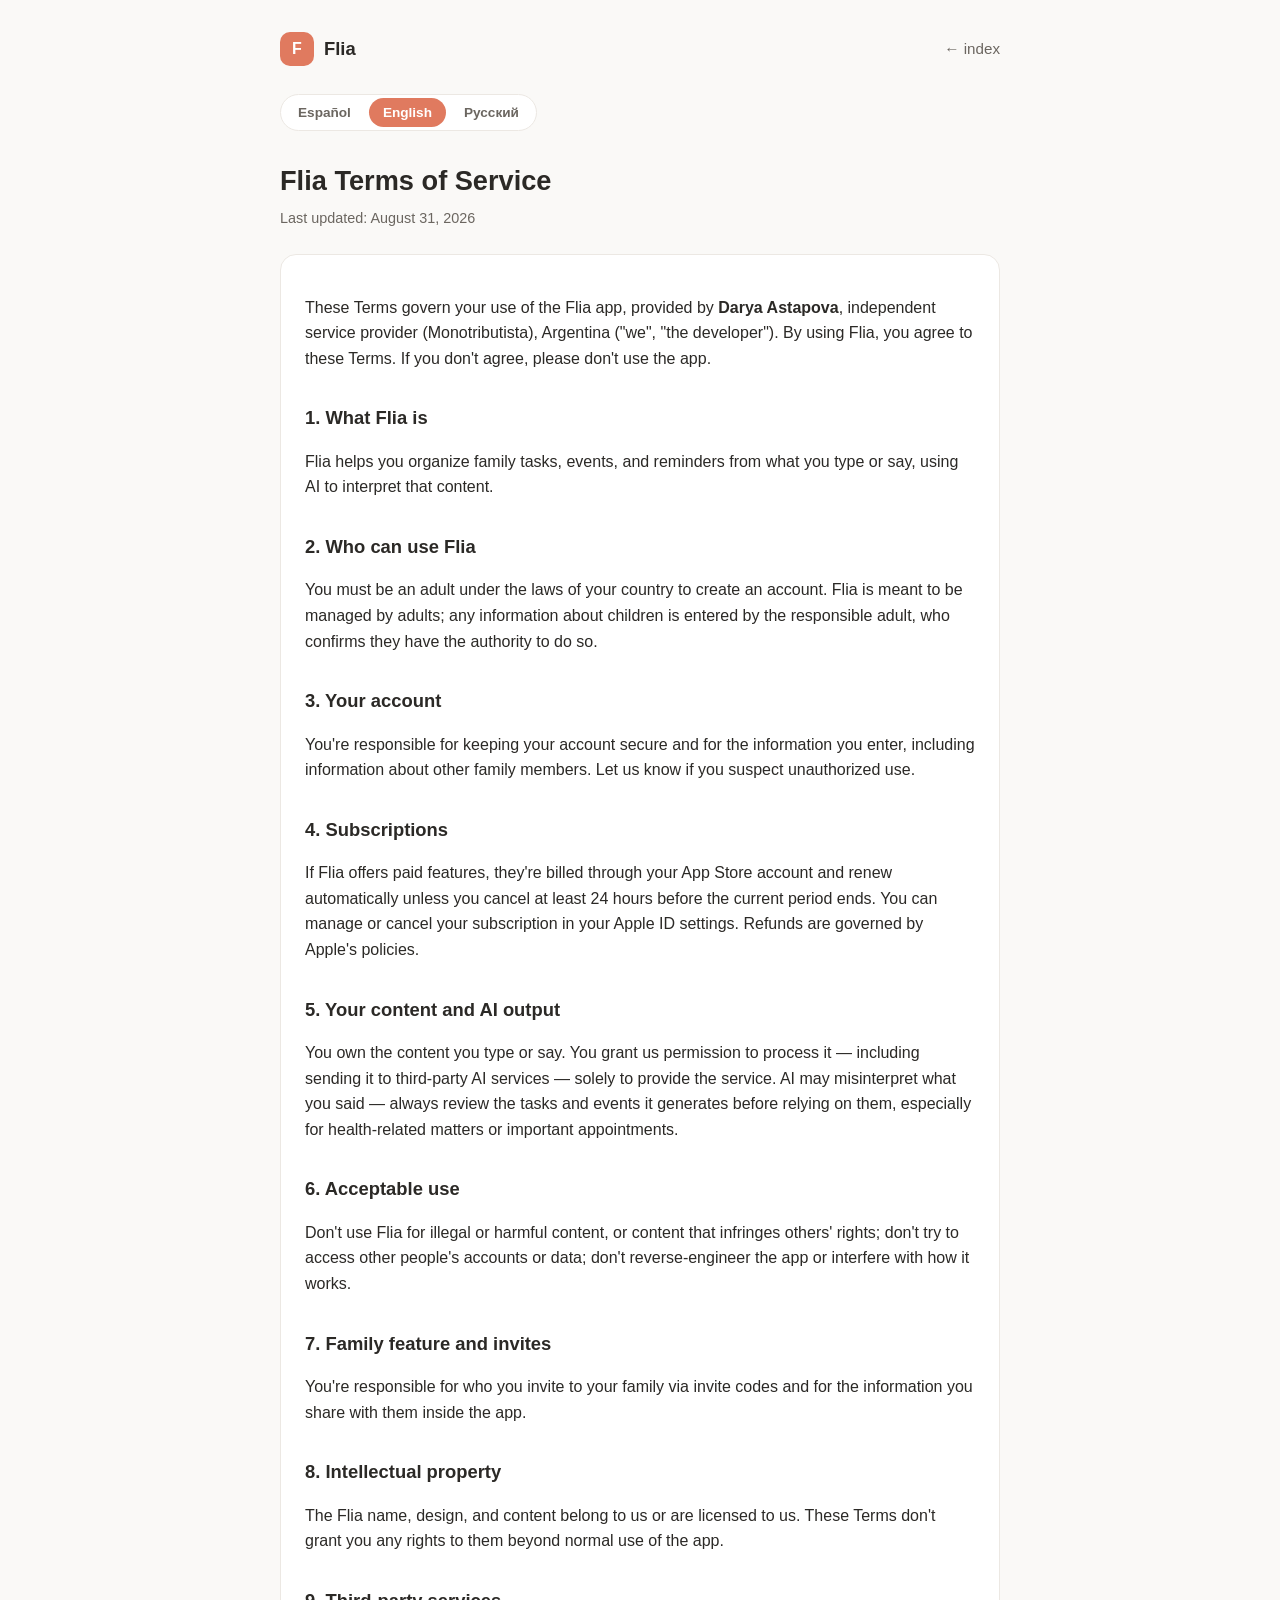
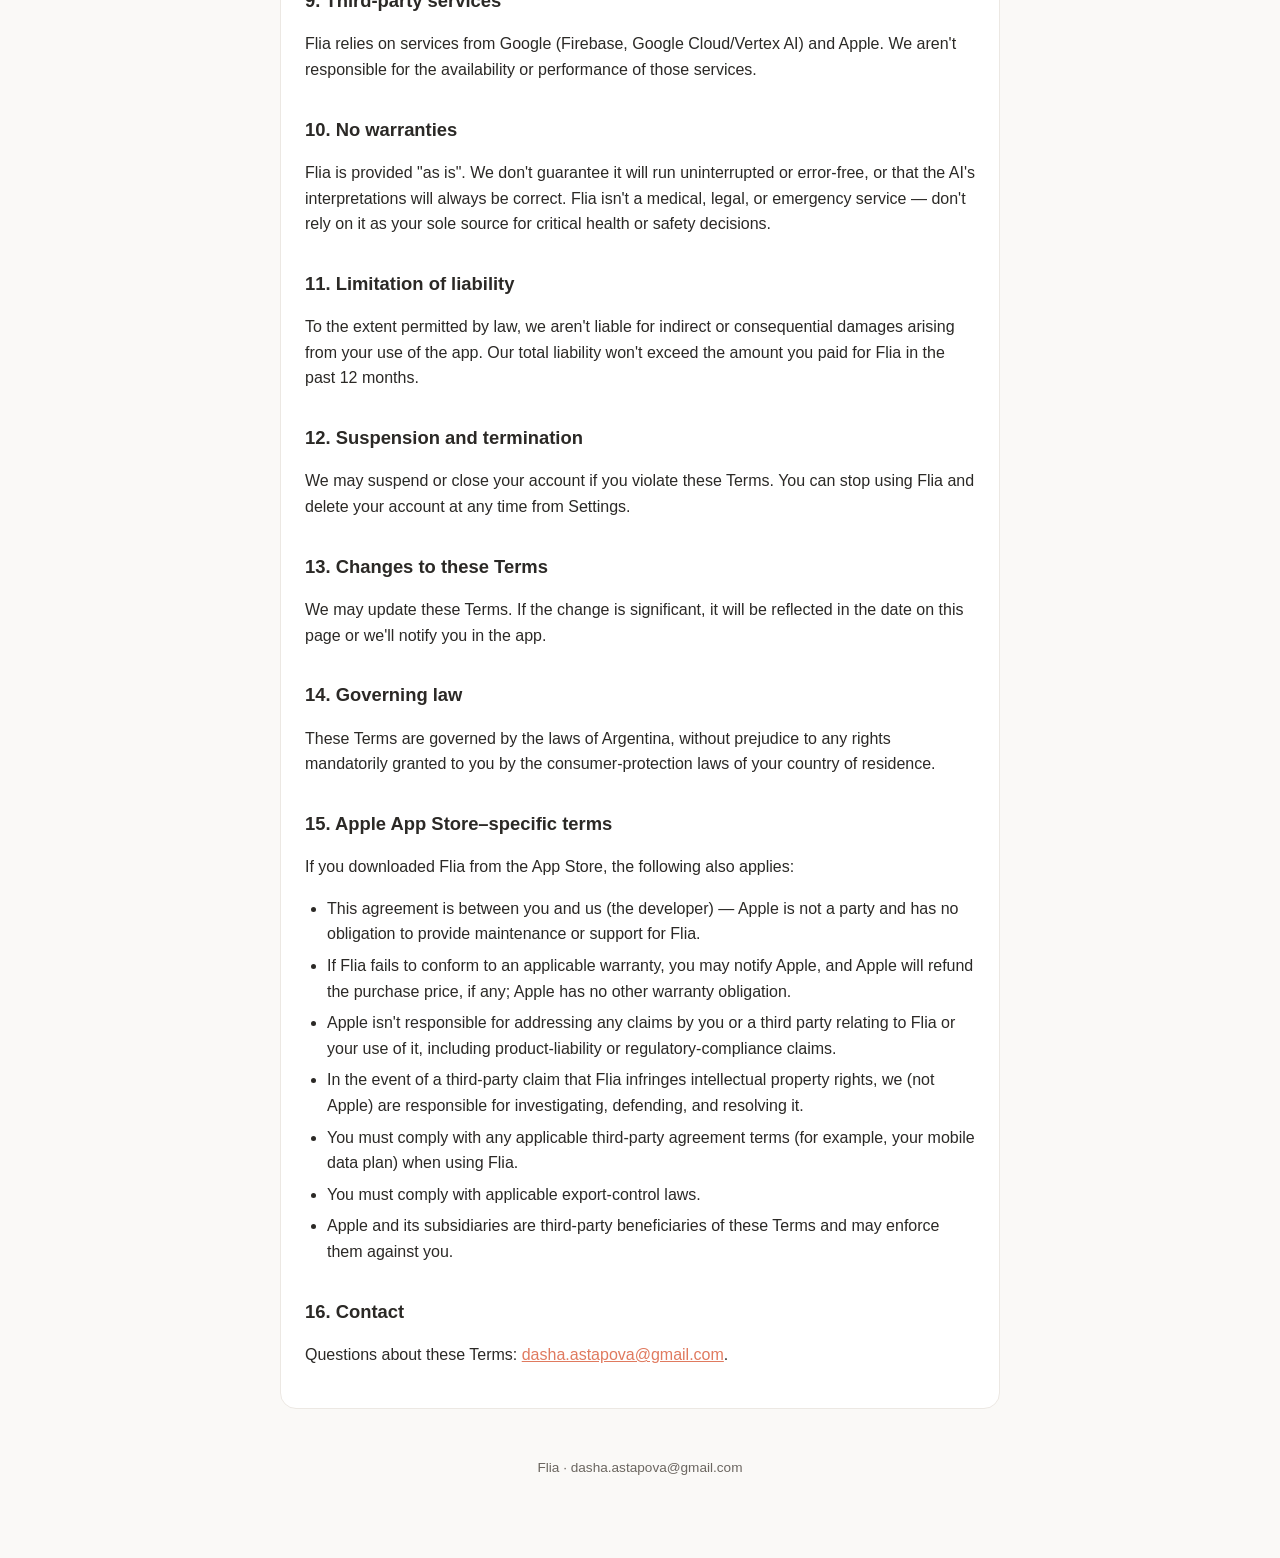
==== terms.html @ ff2a8afe "Add Flia privacy policy and terms of service pages" ====
<!doctype html>
<html lang="es">
<head>
  <meta charset="utf-8">
  <meta name="viewport" content="width=device-width, initial-scale=1">
  <title>Flia — Terms of Service</title>
  <link rel="stylesheet" href="style.css">
</head>
<body>
  <header class="page-header">
    <a class="brand" href="./">
      <span class="brand-mark">F</span>
      Flia
    </a>
    <a class="back-link" href="index.html">← index</a>
  </header>

  <main>
    <div class="lang-switch">
      <button data-lang="es">Español</button>
      <button data-lang="en">English</button>
      <button data-lang="ru">Русский</button>
    </div>

    <!-- ================= ESPAÑOL ================= -->
    <div class="lang-block" data-lang="es">
      <h1>Términos y Condiciones de Flia</h1>
      <p class="updated">Última actualización: 31 de agosto de 2026</p>

      <div class="card">
        <p>Estos Términos regulan el uso de la app Flia, ofrecida por <strong>Darya Astapova</strong>, monotributista, Argentina ("nosotros", "el desarrollador"). Al usar Flia, aceptás estos Términos. Si no estás de acuerdo, no uses la app.</p>

        <h2>1. Qué es Flia</h2>
        <p>Flia te ayuda a organizar tareas, eventos y recordatorios familiares a partir de lo que escribís o decís, usando inteligencia artificial para interpretar ese contenido.</p>

        <h2>2. Quién puede usar Flia</h2>
        <p>Necesitás ser mayor de edad según las leyes de tu país para crear una cuenta. Flia está pensada para que la administren personas adultas; cualquier información sobre niños o niñas la ingresa el adulto responsable, quien garantiza tener autoridad para hacerlo.</p>

        <h2>3. Tu cuenta</h2>
        <p>Sos responsable de mantener segura tu cuenta y de la información que ingresás, incluida la de otros integrantes de tu familia. Avisanos si sospechás un uso no autorizado.</p>

        <h2>4. Suscripciones</h2>
        <p>Si Flia ofrece funciones pagas, se cobran a través de tu cuenta de App Store y se renuevan automáticamente salvo que las canceles al menos 24 horas antes de que termine el período vigente. Podés gestionar o cancelar tu suscripción desde los ajustes de tu ID de Apple. Los reembolsos se rigen por las políticas de Apple.</p>

        <h2>5. Contenido que ingresás y resultados de la IA</h2>
        <p>Vos sos dueño/a del contenido que escribís o decís. Nos das permiso para procesarlo (incluso enviándolo a servicios de IA de terceros) únicamente para brindarte el servicio. La IA puede interpretar mal lo que dijiste — revisá siempre las tareas y eventos generados antes de confiar en ellos, especialmente en temas de salud o citas importantes.</p>

        <h2>6. Uso aceptable</h2>
        <p>No uses Flia para contenido ilegal, dañino o que viole los derechos de terceros; no intentes acceder a cuentas o datos de otras personas; no hagas ingeniería inversa de la app ni interfieras con su funcionamiento.</p>

        <h2>7. Función familiar e invitaciones</h2>
        <p>Sos responsable de a quién invitás a tu familia mediante los códigos de invitación y de la información que compartís con ellos dentro de la app.</p>

        <h2>8. Propiedad intelectual</h2>
        <p>El nombre Flia, su diseño y su contenido nos pertenecen o están licenciados a nosotros. Estos Términos no te dan ningún derecho sobre ellos más allá del uso normal de la app.</p>

        <h2>9. Servicios de terceros</h2>
        <p>Flia depende de servicios de Google (Firebase, Google Cloud/Vertex AI) y de Apple. No somos responsables de la disponibilidad o el funcionamiento de esos servicios.</p>

        <h2>10. Sin garantías</h2>
        <p>Flia se ofrece "tal cual". No garantizamos que funcione sin interrupciones o errores, ni que las interpretaciones de la IA sean siempre correctas. Flia no es un servicio médico, legal ni de emergencia — no la uses como única fuente para decisiones críticas de salud o seguridad.</p>

        <h2>11. Límite de responsabilidad</h2>
        <p>En la medida permitida por la ley, no somos responsables por daños indirectos o consecuentes derivados del uso de la app. Nuestra responsabilidad total no supera el monto que hayas pagado por Flia en los últimos 12 meses.</p>

        <h2>12. Suspensión y baja</h2>
        <p>Podemos suspender o cerrar tu cuenta si violás estos Términos. Vos podés dejar de usar Flia y borrar tu cuenta cuando quieras, desde Ajustes.</p>

        <h2>13. Cambios a estos Términos</h2>
        <p>Podemos actualizar estos Términos. Si el cambio es importante, lo vas a ver reflejado en la fecha de esta página o te avisaremos en la app.</p>

        <h2>14. Ley aplicable</h2>
        <p>Estos Términos se rigen por las leyes de Argentina, sin perjuicio de los derechos que las leyes de protección al consumidor de tu país de residencia te otorguen de forma imperativa.</p>

        <h2>15. Términos específicos de Apple App Store</h2>
        <p>Si descargaste Flia desde el App Store, además aplica lo siguiente:</p>
        <ul>
          <li>Este acuerdo es entre vos y nosotros (el desarrollador) — Apple no es parte y no tiene ninguna obligación de mantenimiento o soporte sobre Flia.</li>
          <li>Ante cualquier falla de la app en cumplir una garantía aplicable, podés notificarlo a Apple, que te reembolsará el precio de compra si corresponde; Apple no tiene ninguna otra obligación de garantía.</li>
          <li>Apple no es responsable de reclamos tuyos o de terceros relacionados con Flia o tu uso de la app, incluidos reclamos de responsabilidad por producto o de cumplimiento normativo.</li>
          <li>Ante un reclamo de terceros por infracción de propiedad intelectual relacionado con Flia, nosotros (no Apple) somos responsables de investigarlo, defenderlo y resolverlo.</li>
          <li>Debés cumplir con los términos de cualquier acuerdo de terceros aplicable (por ejemplo, tu plan de datos móvil) al usar Flia.</li>
          <li>Debés cumplir con las leyes de control de exportaciones que correspondan.</li>
          <li>Apple y sus subsidiarias son terceros beneficiarios de estos Términos y pueden hacerlos valer en tu contra.</li>
        </ul>

        <h2>16. Contacto</h2>
        <p>Preguntas sobre estos Términos: <a href="mailto:dasha.astapova@gmail.com">dasha.astapova@gmail.com</a>.</p>
      </div>
    </div>

    <!-- ================= ENGLISH ================= -->
    <div class="lang-block" data-lang="en">
      <h1>Flia Terms of Service</h1>
      <p class="updated">Last updated: August 31, 2026</p>

      <div class="card">
        <p>These Terms govern your use of the Flia app, provided by <strong>Darya Astapova</strong>, independent service provider (Monotributista), Argentina ("we", "the developer"). By using Flia, you agree to these Terms. If you don't agree, please don't use the app.</p>

        <h2>1. What Flia is</h2>
        <p>Flia helps you organize family tasks, events, and reminders from what you type or say, using AI to interpret that content.</p>

        <h2>2. Who can use Flia</h2>
        <p>You must be an adult under the laws of your country to create an account. Flia is meant to be managed by adults; any information about children is entered by the responsible adult, who confirms they have the authority to do so.</p>

        <h2>3. Your account</h2>
        <p>You're responsible for keeping your account secure and for the information you enter, including information about other family members. Let us know if you suspect unauthorized use.</p>

        <h2>4. Subscriptions</h2>
        <p>If Flia offers paid features, they're billed through your App Store account and renew automatically unless you cancel at least 24 hours before the current period ends. You can manage or cancel your subscription in your Apple ID settings. Refunds are governed by Apple's policies.</p>

        <h2>5. Your content and AI output</h2>
        <p>You own the content you type or say. You grant us permission to process it — including sending it to third-party AI services — solely to provide the service. AI may misinterpret what you said — always review the tasks and events it generates before relying on them, especially for health-related matters or important appointments.</p>

        <h2>6. Acceptable use</h2>
        <p>Don't use Flia for illegal or harmful content, or content that infringes others' rights; don't try to access other people's accounts or data; don't reverse-engineer the app or interfere with how it works.</p>

        <h2>7. Family feature and invites</h2>
        <p>You're responsible for who you invite to your family via invite codes and for the information you share with them inside the app.</p>

        <h2>8. Intellectual property</h2>
        <p>The Flia name, design, and content belong to us or are licensed to us. These Terms don't grant you any rights to them beyond normal use of the app.</p>

        <h2>9. Third-party services</h2>
        <p>Flia relies on services from Google (Firebase, Google Cloud/Vertex AI) and Apple. We aren't responsible for the availability or performance of those services.</p>

        <h2>10. No warranties</h2>
        <p>Flia is provided "as is". We don't guarantee it will run uninterrupted or error-free, or that the AI's interpretations will always be correct. Flia isn't a medical, legal, or emergency service — don't rely on it as your sole source for critical health or safety decisions.</p>

        <h2>11. Limitation of liability</h2>
        <p>To the extent permitted by law, we aren't liable for indirect or consequential damages arising from your use of the app. Our total liability won't exceed the amount you paid for Flia in the past 12 months.</p>

        <h2>12. Suspension and termination</h2>
        <p>We may suspend or close your account if you violate these Terms. You can stop using Flia and delete your account at any time from Settings.</p>

        <h2>13. Changes to these Terms</h2>
        <p>We may update these Terms. If the change is significant, it will be reflected in the date on this page or we'll notify you in the app.</p>

        <h2>14. Governing law</h2>
        <p>These Terms are governed by the laws of Argentina, without prejudice to any rights mandatorily granted to you by the consumer-protection laws of your country of residence.</p>

        <h2>15. Apple App Store–specific terms</h2>
        <p>If you downloaded Flia from the App Store, the following also applies:</p>
        <ul>
          <li>This agreement is between you and us (the developer) — Apple is not a party and has no obligation to provide maintenance or support for Flia.</li>
          <li>If Flia fails to conform to an applicable warranty, you may notify Apple, and Apple will refund the purchase price, if any; Apple has no other warranty obligation.</li>
          <li>Apple isn't responsible for addressing any claims by you or a third party relating to Flia or your use of it, including product-liability or regulatory-compliance claims.</li>
          <li>In the event of a third-party claim that Flia infringes intellectual property rights, we (not Apple) are responsible for investigating, defending, and resolving it.</li>
          <li>You must comply with any applicable third-party agreement terms (for example, your mobile data plan) when using Flia.</li>
          <li>You must comply with applicable export-control laws.</li>
          <li>Apple and its subsidiaries are third-party beneficiaries of these Terms and may enforce them against you.</li>
        </ul>

        <h2>16. Contact</h2>
        <p>Questions about these Terms: <a href="mailto:dasha.astapova@gmail.com">dasha.astapova@gmail.com</a>.</p>
      </div>
    </div>

    <!-- ================= РУССКИЙ ================= -->
    <div class="lang-block" data-lang="ru">
      <h1>Пользовательское соглашение Flia</h1>
      <p class="updated">Обновлено: 31 августа 2026</p>

      <div class="card">
        <p>Эти условия регулируют использование приложения Flia, которое предоставляет <strong>Дарья Астапова</strong>, самозанятая (Monotributista), Аргентина («мы», «разработчик»). Используя Flia, вы соглашаетесь с этими условиями. Если вы не согласны — пожалуйста, не используйте приложение.</p>

        <h2>1. Что такое Flia</h2>
        <p>Flia помогает организовать семейные задачи, события и напоминания на основе того, что вы напечатали или сказали, используя ИИ для распознавания этого содержания.</p>

        <h2>2. Кто может пользоваться Flia</h2>
        <p>Для создания аккаунта вы должны быть совершеннолетним по законам вашей страны. Flia предназначена для управления взрослыми; любую информацию о детях вносит ответственный взрослый, который подтверждает, что имеет на это право.</p>

        <h2>3. Ваш аккаунт</h2>
        <p>Вы отвечаете за безопасность своего аккаунта и за информацию, которую вносите, включая информацию о других членах семьи. Сообщите нам, если заподозрите несанкционированный доступ.</p>

        <h2>4. Подписки</h2>
        <p>Если в Flia есть платные функции, они оплачиваются через ваш аккаунт App Store и автоматически продлеваются, если вы не отмените подписку минимум за 24 часа до окончания текущего периода. Управлять подпиской или отменить её можно в настройках вашего Apple ID. Возвраты средств регулируются политикой Apple.</p>

        <h2>5. Ваш контент и результаты работы ИИ</h2>
        <p>Вы — владелец контента, который вводите или произносите. Вы разрешаете нам обрабатывать его, включая отправку сторонним сервисам ИИ, исключительно для предоставления сервиса. ИИ может неверно распознать сказанное — всегда проверяйте созданные задачи и события перед тем, как полагаться на них, особенно в вопросах здоровья или важных встреч.</p>

        <h2>6. Допустимое использование</h2>
        <p>Не используйте Flia для незаконного, вредоносного контента или контента, нарушающего права третьих лиц; не пытайтесь получить доступ к чужим аккаунтам или данным; не занимайтесь обратной разработкой приложения и не мешайте его работе.</p>

        <h2>7. Семейная функция и приглашения</h2>
        <p>Вы несёте ответственность за то, кого приглашаете в свою семью с помощью кодов приглашения, и за информацию, которой делитесь с ними внутри приложения.</p>

        <h2>8. Интеллектуальная собственность</h2>
        <p>Название Flia, дизайн и контент принадлежат нам или используются нами по лицензии. Эти условия не дают вам никаких прав на них, кроме обычного использования приложения.</p>

        <h2>9. Сторонние сервисы</h2>
        <p>Flia использует сервисы Google (Firebase, Google Cloud/Vertex AI) и Apple. Мы не несём ответственности за доступность или работу этих сервисов.</p>

        <h2>10. Отсутствие гарантий</h2>
        <p>Flia предоставляется «как есть». Мы не гарантируем бесперебойную работу без ошибок, а также то, что интерпретации ИИ всегда будут верными. Flia не является медицинским, юридическим сервисом или службой экстренной помощи — не полагайтесь на неё как на единственный источник для критически важных решений о здоровье или безопасности.</p>

        <h2>11. Ограничение ответственности</h2>
        <p>В пределах, допустимых законом, мы не несём ответственности за косвенные или побочные убытки, возникшие в связи с использованием приложения. Наша общая ответственность не превышает сумму, которую вы заплатили за Flia за последние 12 месяцев.</p>

        <h2>12. Приостановка и прекращение</h2>
        <p>Мы можем приостановить или закрыть ваш аккаунт при нарушении этих условий. Вы можете прекратить пользоваться Flia и удалить аккаунт в любой момент через Настройки.</p>

        <h2>13. Изменения условий</h2>
        <p>Мы можем обновлять эти условия. При существенных изменениях это будет отражено в дате на этой странице, либо мы уведомим вас в приложении.</p>

        <h2>14. Применимое право</h2>
        <p>Эти условия регулируются законодательством Аргентины, без ущерба для прав, которые вам обязательно предоставляет законодательство о защите прав потребителей страны вашего проживания.</p>

        <h2>15. Специальные условия Apple App Store</h2>
        <p>Если вы скачали Flia из App Store, дополнительно действует следующее:</p>
        <ul>
          <li>Это соглашение заключено между вами и нами (разработчиком) — Apple не является его стороной и не несёт никаких обязательств по обслуживанию или поддержке Flia.</li>
          <li>Если Flia не соответствует применимой гарантии, вы можете уведомить об этом Apple, и Apple вернёт вам уплаченную цену покупки, если таковая была; иных гарантийных обязательств у Apple нет.</li>
          <li>Apple не отвечает за рассмотрение ваших претензий или претензий третьих лиц, связанных с Flia или её использованием, включая претензии по ответственности за качество продукции или соблюдению нормативных требований.</li>
          <li>В случае претензии третьих лиц о нарушении прав интеллектуальной собственности в связи с Flia, ответственность за расследование, защиту и урегулирование несём мы, а не Apple.</li>
          <li>При использовании Flia вы обязаны соблюдать условия применимых соглашений с третьими лицами (например, условия вашего тарифа мобильной связи).</li>
          <li>Вы обязаны соблюдать применимое законодательство об экспортном контроле.</li>
          <li>Apple и её дочерние компании являются третьими лицами-бенефициарами этих условий и вправе требовать их соблюдения от вас.</li>
        </ul>

        <h2>16. Контакты</h2>
        <p>Вопросы по этим условиям: <a href="mailto:dasha.astapova@gmail.com">dasha.astapova@gmail.com</a>.</p>
      </div>
    </div>
  </main>

  <footer>Flia · dasha.astapova@gmail.com</footer>

  <script src="lang.js"></script>
</body>
</html>
---- style.css ----
:root {
  --bg: #faf9f7;
  --card: #ffffff;
  --text: #2b2926;
  --text-muted: #6b6660;
  --accent: #e07a5f;
  --accent-soft: #fde8e0;
  --border: #ece8e3;
  --max-width: 720px;
}

* { box-sizing: border-box; }

html, body {
  margin: 0;
  padding: 0;
  background: var(--bg);
  color: var(--text);
  font-family: -apple-system, BlinkMacSystemFont, "Segoe UI", Roboto, Helvetica, Arial, sans-serif;
  line-height: 1.6;
}

body {
  padding: 32px 20px 80px;
}

main {
  max-width: var(--max-width);
  margin: 0 auto;
}

header.page-header {
  max-width: var(--max-width);
  margin: 0 auto 28px;
  display: flex;
  align-items: center;
  justify-content: space-between;
  gap: 16px;
}

.brand {
  display: flex;
  align-items: center;
  gap: 10px;
  text-decoration: none;
  color: var(--text);
  font-weight: 700;
  font-size: 1.15rem;
}

.brand-mark {
  width: 34px;
  height: 34px;
  border-radius: 10px;
  background: var(--accent);
  color: white;
  display: flex;
  align-items: center;
  justify-content: center;
  font-weight: 800;
  font-size: 1rem;
}

.back-link {
  color: var(--text-muted);
  text-decoration: none;
  font-size: 0.95rem;
}
.back-link:hover { color: var(--accent); }

h1 {
  font-size: 1.7rem;
  margin: 0 0 4px;
}

h2 {
  font-size: 1.15rem;
  margin: 32px 0 8px;
}

p, li {
  color: var(--text);
}

.updated {
  color: var(--text-muted);
  font-size: 0.9rem;
  margin: 0 0 24px;
}

.lang-switch {
  display: inline-flex;
  gap: 4px;
  background: var(--card);
  border: 1px solid var(--border);
  border-radius: 999px;
  padding: 3px;
  margin-bottom: 28px;
}

.lang-switch button {
  border: none;
  background: transparent;
  color: var(--text-muted);
  font-size: 0.85rem;
  font-weight: 600;
  padding: 7px 14px;
  border-radius: 999px;
  cursor: pointer;
  font-family: inherit;
}

.lang-switch button.active {
  background: var(--accent);
  color: white;
}

.lang-block { display: none; }
.lang-block.active { display: block; }

.card {
  background: var(--card);
  border: 1px solid var(--border);
  border-radius: 16px;
  padding: 24px;
}

a { color: var(--accent); }

ul { padding-left: 22px; }
li { margin-bottom: 6px; }

.doc-links {
  display: flex;
  flex-direction: column;
  gap: 12px;
  margin-top: 24px;
}

.doc-link {
  display: block;
  background: var(--card);
  border: 1px solid var(--border);
  border-radius: 14px;
  padding: 18px 20px;
  text-decoration: none;
  color: var(--text);
  font-weight: 600;
}

.doc-link span {
  display: block;
  font-weight: 400;
  color: var(--text-muted);
  font-size: 0.9rem;
  margin-top: 4px;
}

.doc-link:hover { border-color: var(--accent); }

footer {
  max-width: var(--max-width);
  margin: 48px auto 0;
  color: var(--text-muted);
  font-size: 0.85rem;
  text-align: center;
}

.pill {
  display: inline-block;
  background: var(--accent-soft);
  color: var(--accent);
  border-radius: 999px;
  padding: 2px 10px;
  font-size: 0.78rem;
  font-weight: 700;
  margin-bottom: 12px;
}
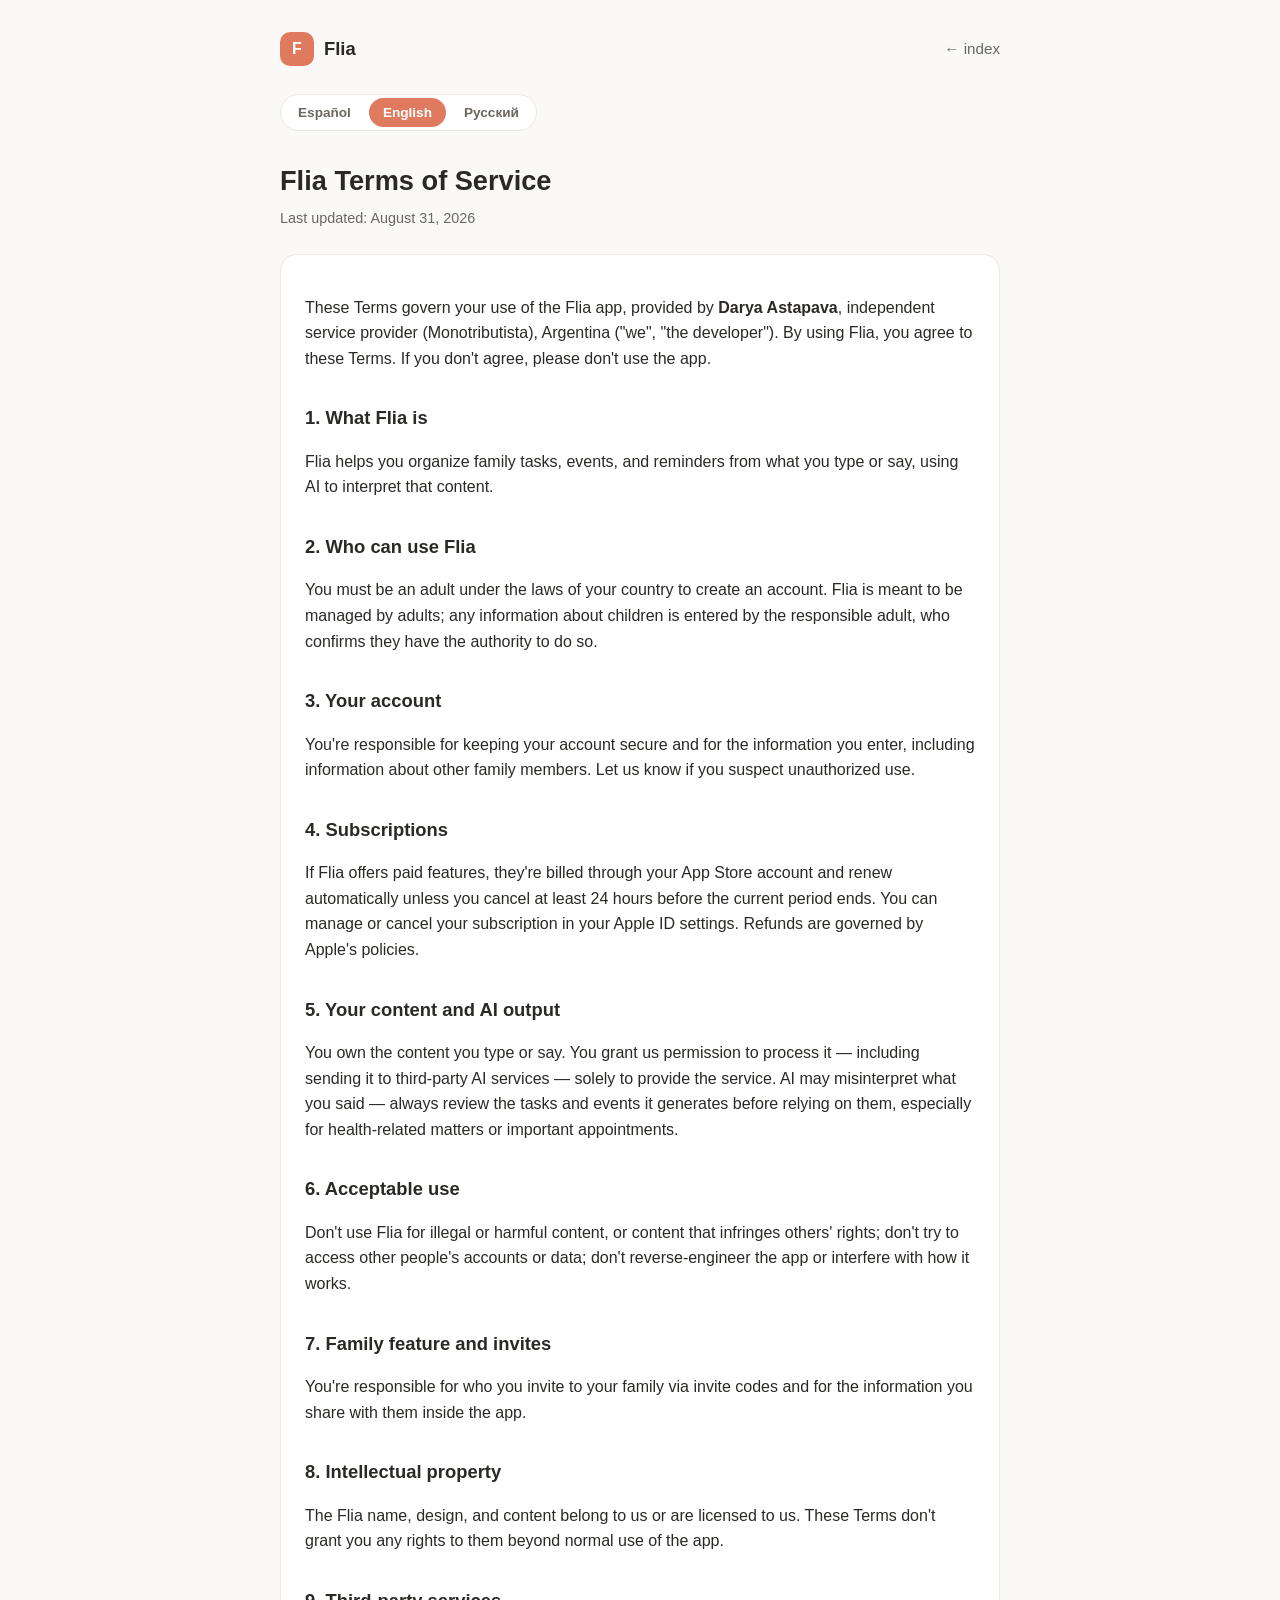
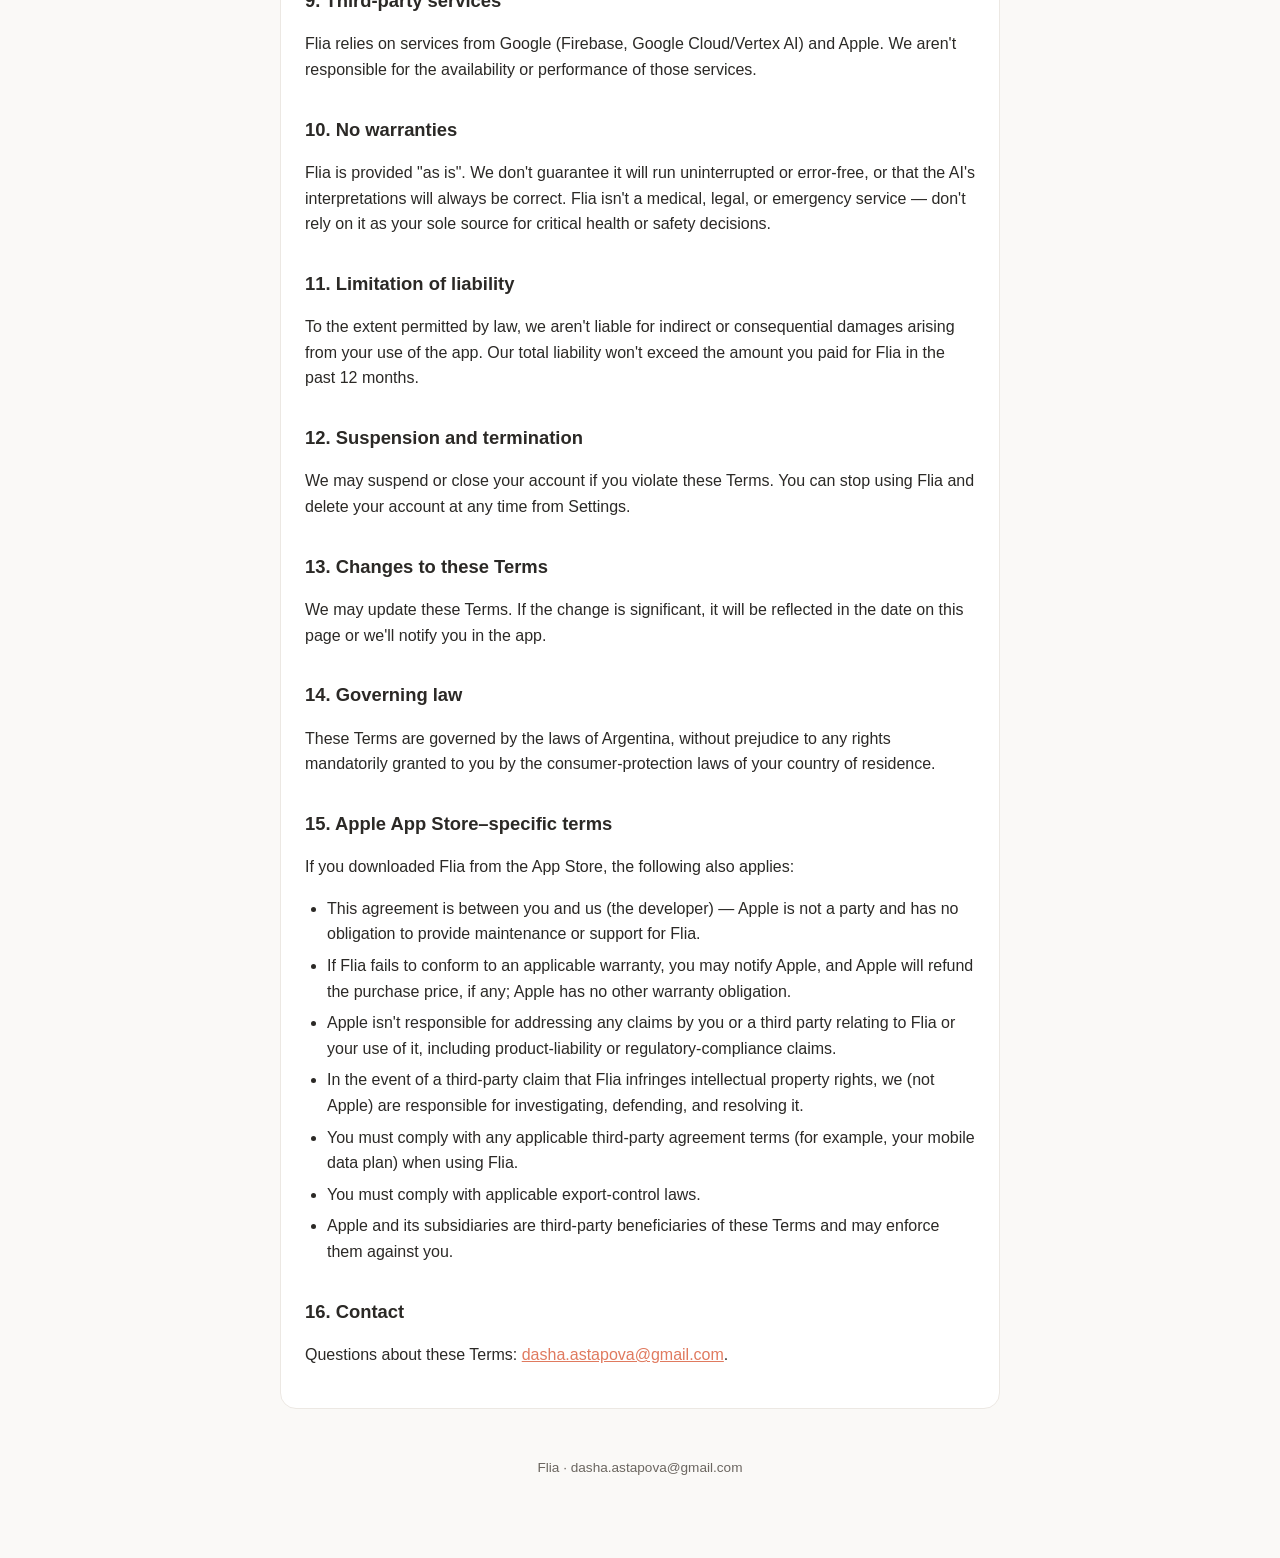
==== commit aad948fa: "Fix surname spelling: Astapava" ====
--- a/terms.html
+++ b/terms.html
@@ -28,7 +28,7 @@
       <p class="updated">Última actualización: 31 de agosto de 2026</p>
 
       <div class="card">
-        <p>Estos Términos regulan el uso de la app Flia, ofrecida por <strong>Darya Astapova</strong>, monotributista, Argentina ("nosotros", "el desarrollador"). Al usar Flia, aceptás estos Términos. Si no estás de acuerdo, no uses la app.</p>
+        <p>Estos Términos regulan el uso de la app Flia, ofrecida por <strong>Darya Astapava</strong>, monotributista, Argentina ("nosotros", "el desarrollador"). Al usar Flia, aceptás estos Términos. Si no estás de acuerdo, no uses la app.</p>
 
         <h2>1. Qué es Flia</h2>
         <p>Flia te ayuda a organizar tareas, eventos y recordatorios familiares a partir de lo que escribís o decís, usando inteligencia artificial para interpretar ese contenido.</p>
@@ -95,7 +95,7 @@
       <p class="updated">Last updated: August 31, 2026</p>
 
       <div class="card">
-        <p>These Terms govern your use of the Flia app, provided by <strong>Darya Astapova</strong>, independent service provider (Monotributista), Argentina ("we", "the developer"). By using Flia, you agree to these Terms. If you don't agree, please don't use the app.</p>
+        <p>These Terms govern your use of the Flia app, provided by <strong>Darya Astapava</strong>, independent service provider (Monotributista), Argentina ("we", "the developer"). By using Flia, you agree to these Terms. If you don't agree, please don't use the app.</p>
 
         <h2>1. What Flia is</h2>
         <p>Flia helps you organize family tasks, events, and reminders from what you type or say, using AI to interpret that content.</p>
@@ -162,7 +162,7 @@
       <p class="updated">Обновлено: 31 августа 2026</p>
 
       <div class="card">
-        <p>Эти условия регулируют использование приложения Flia, которое предоставляет <strong>Дарья Астапова</strong>, самозанятая (Monotributista), Аргентина («мы», «разработчик»). Используя Flia, вы соглашаетесь с этими условиями. Если вы не согласны — пожалуйста, не используйте приложение.</p>
+        <p>Эти условия регулируют использование приложения Flia, которое предоставляет <strong>Дарья Астапава</strong>, самозанятая (Monotributista), Аргентина («мы», «разработчик»). Используя Flia, вы соглашаетесь с этими условиями. Если вы не согласны — пожалуйста, не используйте приложение.</p>
 
         <h2>1. Что такое Flia</h2>
         <p>Flia помогает организовать семейные задачи, события и напоминания на основе того, что вы напечатали или сказали, используя ИИ для распознавания этого содержания.</p>
